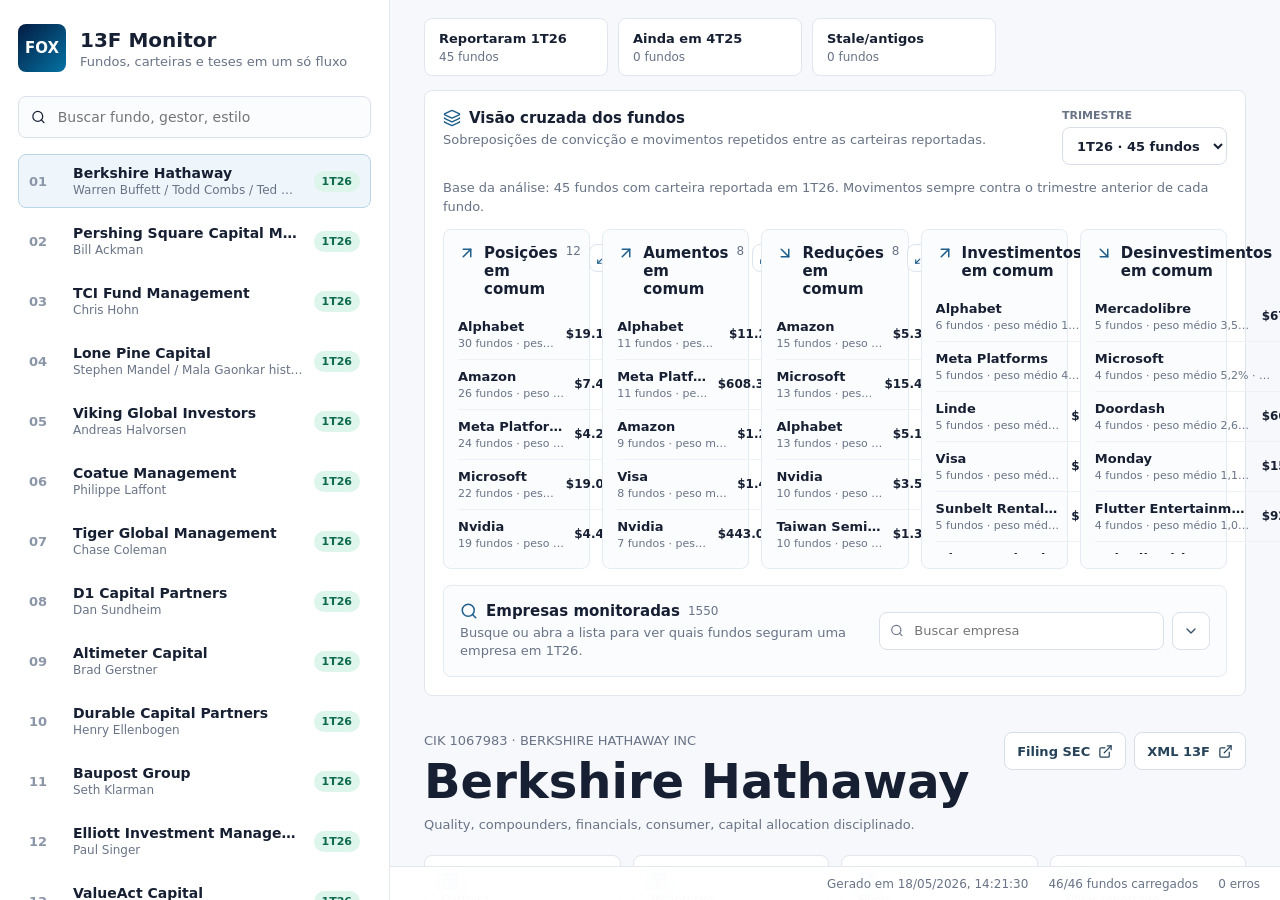
==== index.html @ 0fb6c31f "FOX 13F Monitor - build pública só-leitura (1T26) Co-Authored-By: Claude Opus 4.7 (1M context) <nore" ====
<!doctype html>
<html lang="pt-BR">
  <head>
    <meta charset="UTF-8" />
    <meta name="viewport" content="width=device-width, initial-scale=1.0" />
    <title>FOX · 13F Monitor</title>
    <script type="module" crossorigin src="/assets/index-DIKdq9ep.js"></script>
    <link rel="stylesheet" crossorigin href="/assets/index-CAnVWjLf.css">
  </head>
  <body>
    <div id="root"></div>
  </body>
</html>
---- assets/index-CAnVWjLf.css ----
:root{font-family:Inter,ui-sans-serif,system-ui,-apple-system,BlinkMacSystemFont,Segoe UI,sans-serif;color:#172033;background:#f7f8fb;font-synthesis:none;text-rendering:optimizeLegibility}*{box-sizing:border-box}body{margin:0;min-width:320px;height:100vh;overflow:hidden}button,input{font:inherit}button:disabled{cursor:wait;opacity:.72}a{color:inherit;text-decoration:none}.app{display:grid;grid-template-columns:390px minmax(0,1fr);height:100vh;overflow:hidden;background:linear-gradient(90deg,#ffffff 0,#ffffff 390px,transparent 390px),#f7f8fb}.rail{border-right:1px solid #e3e7ef;padding:24px 18px 56px;background:#fff;height:100vh;min-height:0;overflow-y:auto;overscroll-behavior:contain}.content-pane{height:100vh;min-width:0;overflow-y:auto;overflow-x:hidden;overscroll-behavior:contain}.brand{display:flex;gap:14px;align-items:center;margin-bottom:24px}.mark{width:48px;height:48px;display:grid;place-items:center;color:#fff;background:linear-gradient(135deg,#031b41 0%,#0573a4 100%);border-radius:8px;font-weight:800;letter-spacing:0;font-size:15px}.brand h1,.topbar h2,.boot h1{margin:0;letter-spacing:0}.brand h1{font-size:20px}.brand p,.crumb,.style-line,.fund-copy small,.section-title span,.metric span,.empty,.data-strip{color:#687386}.brand p{margin:2px 0 0;font-size:13px}.search{height:42px;display:flex;align-items:center;gap:10px;padding:0 12px;border:1px solid #dbe1ea;border-radius:8px;background:#fbfcfe;margin-bottom:16px}.search input{border:0;outline:0;width:100%;background:transparent;color:#172033;font-size:14px}.fund-list{display:grid;gap:6px}.fund-item{display:grid;grid-template-columns:34px minmax(0,1fr) auto;align-items:center;text-align:left;gap:10px;width:100%;border:1px solid transparent;background:transparent;border-radius:8px;padding:10px;color:#172033;cursor:pointer}.fund-item:hover{background:#f4f7fb}.fund-item.selected{background:#eef6fb;border-color:#b9d6e8}.fund-rank{color:#8b96a8;font-size:13px;font-weight:700}.fund-copy{display:grid;gap:2px;min-width:0}.fund-copy strong,.fund-copy small{overflow:hidden;text-overflow:ellipsis;white-space:nowrap}.fund-copy strong{font-size:14px}.fund-copy small{font-size:12px}.pill{border-radius:999px;padding:4px 8px;font-size:11px;font-weight:700;white-space:nowrap}.pill.fresh{color:#0e6b4f;background:#ddf5eb}.pill.calm{color:#36546d;background:#e9f0f6}.pill.warn{color:#8b4b12;background:#fff0d8}.stale-note{display:inline-block;margin:10px 0 0;padding:8px 10px;border:1px solid #f1d39a;border-radius:8px;color:#78430d;background:#fff7e8;font-size:13px;line-height:1.35}.detail{padding:18px 34px 76px;max-width:1220px;width:100%}.quarter-strip{display:grid;grid-template-columns:repeat(3,minmax(150px,1fr)) minmax(240px,1.3fr);gap:10px;max-width:1220px;padding:18px 34px 0}.quarter-strip>div,.quarter-strip>p{min-height:58px;margin:0;display:grid;align-content:center;gap:4px;padding:10px 14px;border:1px solid #e1e6ee;border-radius:8px;background:#fff}.quarter-strip strong{font-size:13px}.quarter-strip span,.quarter-strip p{color:#687386;font-size:12px}.cross-overview{max-width:1220px;margin:14px 34px 18px;padding:18px;background:#fff;border:1px solid #e1e6ee;border-radius:8px}.cross-head{display:flex;justify-content:space-between;gap:16px;align-items:flex-start;margin-bottom:14px}.cross-head .section-title{margin-bottom:4px}.cross-head p,.update-note,.quarter-base{margin:0;color:#687386;font-size:13px;line-height:1.45}.cross-controls{display:flex;align-items:end;gap:10px;flex-wrap:wrap;justify-content:flex-end}.cross-controls label{display:grid;gap:5px;color:#687386;font-size:11px;font-weight:800;text-transform:uppercase}.cross-controls select{height:38px;min-width:164px;border:1px solid #d7dee8;border-radius:8px;background:#fff;color:#172033;padding:0 10px;font:inherit;font-size:13px;font-weight:700}.quarter-base{margin-bottom:12px}.update-note{padding:9px 10px;margin-bottom:12px;border:1px solid #dce6f0;border-radius:8px;background:#f7fbfe}.update-all{height:38px;display:inline-flex;align-items:center;gap:8px;padding:0 12px;border:1px solid #1f5f8b;border-radius:8px;background:#1f5f8b;color:#fff;font-size:13px;font-weight:800;white-space:nowrap;cursor:pointer}.cross-grid{display:grid;grid-template-columns:repeat(5,minmax(0,1fr));gap:12px}.cross-card{min-height:248px;max-height:340px;padding:14px;border:1px solid #e5ebf2;border-radius:8px;background:#fbfcfe;display:grid;grid-template-rows:auto minmax(0,1fr)}.cross-card .section-title{align-items:start}.cross-card .section-title h3{flex:1}.tiny-action{width:28px;height:28px;display:grid;place-items:center;border:1px solid #dce4ee;border-radius:8px;background:#fff;color:#36546d;cursor:pointer}.tiny-action:hover{border-color:#b9d6e8;color:#1f5f8b;background:#f2f7fb}.cross-list{min-height:0;overflow-y:auto;padding-right:4px;display:grid;align-content:start}.cross-row{width:100%;display:grid;grid-template-columns:minmax(0,1fr) auto;align-items:center;gap:10px;padding:9px 0;border:0;border-top:1px solid #edf1f6;background:transparent;color:inherit;text-align:left;cursor:pointer}.cross-row:first-child{border-top:0}.cross-row:hover{color:#1f5f8b}.cross-row span{min-width:0;display:grid;gap:3px}.cross-row strong,.cross-row small{overflow:hidden;text-overflow:ellipsis;white-space:nowrap}.cross-row strong{font-size:13px}.cross-row small{color:#687386;font-size:11px}.cross-row b{font-size:12px}.company-directory{margin-top:16px;padding:16px;border:1px solid #e5ebf2;border-radius:8px;background:#fbfcfe;position:relative;z-index:3}.company-directory-head{display:flex;justify-content:space-between;gap:16px;align-items:center}.company-directory-head .section-title{margin-bottom:4px}.company-directory-head p{margin:0;color:#687386;font-size:13px;line-height:1.4}.company-combobox{position:relative;width:min(420px,42vw);display:grid;grid-template-columns:minmax(0,1fr) 38px;gap:8px}.company-search{height:38px;display:flex;align-items:center;gap:8px;padding:0 10px;border:1px solid #dbe1ea;border-radius:8px;background:#fff;color:#687386}.company-search input{min-width:0;width:100%;border:0;outline:0;background:transparent;color:#172033;font-size:13px}.company-toggle{width:38px;height:38px;display:grid;place-items:center;border:1px solid #dbe1ea;border-radius:8px;background:#fff;color:#36546d;cursor:pointer}.company-toggle:hover{border-color:#b9d6e8;background:#f2f7fb}.company-dropdown{position:absolute;top:calc(100% + 8px);right:0;width:min(620px,72vw);max-height:360px;overflow-y:auto;padding:8px;border:1px solid #dce4ee;border-radius:10px;background:#fff;box-shadow:0 18px 50px #17203324;z-index:20}.company-option{width:100%;min-height:46px;display:grid;grid-template-columns:minmax(0,1fr) auto;gap:16px;align-items:center;padding:9px 10px;border:0;border-radius:8px;background:transparent;color:inherit;text-align:left;cursor:pointer}.company-option+.company-option{border-top:1px solid #edf1f6;border-radius:0}.company-option:hover{background:#f2f7fb}.company-option strong,.company-option span{overflow:hidden;text-overflow:ellipsis;white-space:nowrap}.company-option strong{font-size:13px}.company-option span{color:#687386;font-size:11px}.print-backdrop{justify-content:center;align-items:center;padding:28px}.expanded-panel{position:relative;width:min(1180px,calc(100vw - 56px));max-height:min(860px,calc(100vh - 56px));overflow-y:auto;padding:28px;border:1px solid #dbe2ec;border-radius:10px;background:#fff;box-shadow:0 24px 80px #1720332e}.expanded-tools{position:absolute;top:18px;right:18px;display:flex;gap:8px;align-items:center}.expanded-tools .icon-button{position:static;top:auto;right:auto}.font-step{min-height:36px;min-width:42px;display:inline-flex;align-items:center;justify-content:center;padding:0 12px;border:1px solid #d9e1ec;border-radius:8px;background:#fff;color:#1b2436;font-size:13px;font-weight:800;cursor:pointer}.font-step:hover:not(:disabled){border-color:#9cc2dc;background:#eef6fb;color:#1f5f8b}.font-step:disabled{cursor:not-allowed;opacity:.42}.expanded-panel h2{margin:4px 190px 18px 0;font-size:34px;line-height:1}.expanded-list{display:grid;grid-template-columns:repeat(2,minmax(0,1fr));gap:10px}.expanded-row{min-height:70px;display:grid;grid-template-columns:minmax(0,1fr) auto;gap:16px;align-items:center;padding:12px;border:1px solid #e6ebf2;border-radius:8px;background:#fbfcfe;color:inherit;text-align:left;cursor:pointer}.expanded-row:hover{border-color:#b9d6e8;background:#f2f7fb}.expanded-row span{min-width:0;display:grid;gap:4px}.expanded-row strong,.expanded-row small{overflow:hidden;text-overflow:ellipsis;white-space:nowrap}.expanded-row strong{font-size:15px}.expanded-row small{color:#687386;font-size:12px}.expanded-row b{font-size:14px}.fund-expanded-panel{width:min(1240px,calc(100vw - 56px))}.expanded-portfolio-list{display:grid;gap:2px}.expanded-portfolio-list .holding-row{min-height:54px;padding:4px 0;grid-template-columns:minmax(260px,1fr) minmax(220px,42%) 148px}.fund-expanded-panel{--expanded-title-size: 34px;--expanded-row-height: 54px;--expanded-row-pad: 4px;--expanded-name-size: 14px;--expanded-sub-size: 12px;--expanded-meta-size: 13px;--expanded-value-size: 13px;--expanded-bar-height: 8px;--expanded-name-col: minmax(260px, 1fr);--expanded-bar-col: minmax(220px, 42%);--expanded-value-col: 148px}.fund-expanded-panel h2{font-size:var(--expanded-title-size)}.fund-expanded-panel .expanded-portfolio-list .holding-row{min-height:var(--expanded-row-height);padding:var(--expanded-row-pad) 0;grid-template-columns:var(--expanded-name-col) var(--expanded-bar-col) var(--expanded-value-col)}.fund-expanded-panel .holding-name strong{font-size:var(--expanded-name-size)}.fund-expanded-panel .holding-name span,.fund-expanded-panel .holding-meta span{font-size:var(--expanded-sub-size)}.fund-expanded-panel .holding-meta{font-size:var(--expanded-meta-size)}.fund-expanded-panel .holding-meta b{font-size:var(--expanded-value-size)}.fund-expanded-panel .bar-track{height:var(--expanded-bar-height)}.fund-expanded-panel.density-1{--expanded-title-size: 22px;--expanded-row-height: 20px;--expanded-row-pad: 0;--expanded-name-size: 9px;--expanded-sub-size: 8px;--expanded-meta-size: 9px;--expanded-value-size: 9px;--expanded-bar-height: 5px;--expanded-name-col: minmax(150px, .72fr);--expanded-bar-col: minmax(230px, 1fr);--expanded-value-col: 86px;width:min(1400px,calc(100vw - 32px));max-height:calc(100vh - 32px);padding:14px 18px}.fund-expanded-panel.density-2{--expanded-title-size: 28px;--expanded-row-height: 32px;--expanded-row-pad: 2px;--expanded-name-size: 11px;--expanded-sub-size: 10px;--expanded-meta-size: 11px;--expanded-value-size: 11px;--expanded-bar-height: 7px;--expanded-name-col: minmax(190px, .82fr);--expanded-bar-col: minmax(230px, 1fr);--expanded-value-col: 106px;width:min(1360px,calc(100vw - 40px));max-height:calc(100vh - 40px);padding:22px 24px}.fund-expanded-panel.density-3{--expanded-title-size: 34px;--expanded-row-height: 42px;--expanded-row-pad: 3px;--expanded-name-size: 13px;--expanded-sub-size: 11px;--expanded-meta-size: 12px;--expanded-value-size: 12px;--expanded-bar-height: 8px}.fund-expanded-panel.density-4{--expanded-title-size: 38px;--expanded-row-height: 52px;--expanded-row-pad: 4px;--expanded-name-size: 14px;--expanded-sub-size: 12px;--expanded-meta-size: 13px;--expanded-value-size: 13px;--expanded-bar-height: 8px}.fund-expanded-panel.density-5{--expanded-title-size: 42px;--expanded-row-height: 62px;--expanded-row-pad: 6px;--expanded-name-size: 16px;--expanded-sub-size: 13px;--expanded-meta-size: 14px;--expanded-value-size: 14px;--expanded-bar-height: 9px}.fund-expanded-panel.density-1 .crumb,.fund-expanded-panel.density-2 .crumb{font-size:12px;margin-bottom:4px}.fund-expanded-panel.density-1 h2,.fund-expanded-panel.density-2 h2{margin-bottom:10px}.fund-expanded-panel.density-1 .holding-name,.fund-expanded-panel.density-2 .holding-name{gap:0}.fund-expanded-panel.density-1 .holding-meta,.fund-expanded-panel.density-2 .holding-meta{gap:8px}.fund-expanded-panel.density-1 .holding-meta b,.fund-expanded-panel.density-2 .holding-meta b{min-width:48px}.expanded-change-list{display:grid;grid-template-columns:repeat(2,minmax(0,1fr));gap:10px}.expanded-change-row{min-height:72px;display:grid;grid-template-columns:minmax(0,1fr) auto;gap:16px;align-items:center;padding:12px;border:1px solid #e6ebf2;border-radius:8px;background:#fbfcfe;color:inherit;text-align:left;cursor:pointer}.expanded-change-row:hover{border-color:#b9d6e8;background:#f2f7fb}.expanded-change-row span{min-width:0;display:grid;gap:4px}.expanded-change-row strong,.expanded-change-row small{overflow:hidden;text-overflow:ellipsis;white-space:nowrap}.expanded-change-row strong{font-size:15px}.expanded-change-row small{color:#687386;font-size:12px}.expanded-change-row b{font-size:15px}.cross-drawer{position:relative;width:min(720px,calc(100vw - 28px));height:100vh;margin-left:auto;padding:30px;overflow-y:auto;background:#fff;border-left:1px solid #dbe2ec;box-shadow:-18px 0 48px #17203324}.cross-drawer h2{margin:4px 0 18px;font-size:34px;line-height:1;letter-spacing:0}.cross-fund-table{display:grid;gap:8px}.cross-fund-row{width:100%;display:grid;grid-template-columns:minmax(0,1fr) minmax(180px,auto);gap:18px;align-items:center;padding:12px;border:1px solid #e6ebf2;border-radius:8px;background:#fbfcfe;color:inherit;text-align:left;cursor:pointer}.cross-fund-row:hover{border-color:#b9d6e8;background:#f2f7fb}.cross-fund-row span{min-width:0;display:grid;gap:4px}.cross-fund-row strong{font-size:14px}.cross-fund-row small{color:#687386;font-size:12px;line-height:1.35}.cross-fund-numbers{justify-items:end;text-align:right}.cross-fund-numbers b{font-size:16px}.topbar{display:flex;justify-content:space-between;gap:24px;align-items:flex-start;margin-bottom:20px}.topbar>div{min-width:0}.crumb,.style-line{margin:0;font-size:13px;line-height:1.45;overflow-wrap:anywhere}.topbar h2{font-size:clamp(28px,4vw,48px);line-height:1.03;margin:6px 0 10px;max-width:820px}.actions{display:flex;gap:8px;flex-wrap:wrap;justify-content:flex-end}.actions a,.actions button,.primary-action{height:38px;display:inline-flex;align-items:center;gap:8px;padding:0 12px;border:1px solid #d7dee8;border-radius:8px;background:#fff;color:#27435a;font-size:13px;font-weight:700;cursor:pointer}.actions button,.primary-action{appearance:none}.metrics{display:grid;grid-template-columns:repeat(4,minmax(0,1fr));gap:12px;margin-bottom:16px}.metric{min-height:96px;background:#fff;border:1px solid #e1e6ee;border-radius:8px;padding:16px;display:grid;align-content:space-between}.metric svg{color:#1f5f8b}.metric span{font-size:12px}.metric strong{font-size:22px}.readout{display:grid;grid-template-columns:minmax(0,1fr) 310px;gap:14px;margin-bottom:16px}.rationale,.concentration,.fund-background,.portfolio,.change-block{background:#fff;border:1px solid #e1e6ee;border-radius:8px}.rationale{padding:20px}.section-title{display:flex;align-items:center;gap:8px;margin-bottom:12px}.section-title.spaced{justify-content:space-between}.section-actions{display:inline-flex;align-items:center;gap:8px;min-width:0}.section-title h3{margin:0;font-size:15px}.section-title svg{color:#1f5f8b}.section-title span{font-size:12px}.rationale h4{font-size:20px;margin:0 0 8px}.rationale p{margin:0 0 12px;line-height:1.55;color:#344054}.rationale ul{margin:0;padding-left:19px;color:#344054;line-height:1.5}.concentration{padding:20px;display:grid;justify-items:center;align-content:center;gap:8px}.side-stack{display:grid;gap:14px}.fund-background{padding:16px}.fund-background h3{margin:0 0 8px;font-size:15px}.fund-background dl{display:grid;gap:9px;margin:0}.fund-background div{display:grid;gap:2px}.fund-background dt{color:#687386;font-size:11px;font-weight:800;text-transform:uppercase}.fund-background dd{margin:0;color:#344054;font-size:13px;line-height:1.35}.concentration span{color:#687386;font-size:13px}.concentration strong{font-size:34px}.ring{width:112px;height:112px;border-radius:50%;background:conic-gradient(#1f5f8b var(--p),#e7edf4 0);position:relative}.ring:after{content:"";position:absolute;inset:13px;background:#fff;border-radius:50%}.portfolio{padding:18px;margin-bottom:16px}.portfolio-list{max-height:min(620px,68vh);overflow-y:auto;padding-right:8px;scrollbar-gutter:stable}.holding-row{display:grid;grid-template-columns:minmax(210px,1fr) minmax(160px,38%) 132px;gap:14px;align-items:center;width:100%;min-height:46px;border-top:1px solid #eef2f6;border-right:0;border-bottom:0;border-left:0;background:transparent;color:inherit;text-align:left;cursor:pointer}.holding-row:first-of-type{border-top:0}.holding-row:hover{background:#f7fbfe}.holding-name{min-width:0;display:grid;gap:2px}.holding-name strong{overflow:hidden;text-overflow:ellipsis;white-space:nowrap;font-size:14px}.holding-name span{color:#7a8596;font-size:12px}.bar-track{height:8px;background:#edf2f7;border-radius:999px;overflow:hidden}.bar-fill{height:100%;border-radius:inherit;background:#2c7da7}.holding-meta{display:flex;justify-content:space-between;gap:10px;font-size:13px}.holding-meta span{color:#687386}.changes{display:grid;grid-template-columns:repeat(4,minmax(0,1fr));gap:12px}.change-block{padding:16px;min-height:260px;max-height:360px;overflow:hidden;display:grid;grid-template-rows:auto minmax(0,1fr)}.change-block .section-title h3{flex:1}.mini-table{display:grid;align-content:start;gap:8px;min-height:0;overflow-y:auto;padding-right:6px;scrollbar-gutter:stable}.mini-row{display:flex;justify-content:space-between;gap:12px;width:100%;padding-bottom:8px;border-bottom:1px solid #eef2f6;border-top:0;border-left:0;border-right:0;background:transparent;color:inherit;font-size:13px;text-align:left;cursor:pointer}.mini-row:hover strong{color:#1f5f8b}.mini-row span{display:grid;gap:2px;min-width:0}.mini-row strong,.mini-row small{overflow:hidden;text-overflow:ellipsis;white-space:nowrap}.mini-row strong{font-size:13px}.mini-row small{color:#687386;font-size:11px}.drawer-backdrop{position:fixed;inset:0;z-index:20;display:flex;justify-content:flex-end;background:#1720332e}.company-drawer{position:relative;width:min(680px,100vw);height:100vh;overflow-y:auto;background:#fff;border-left:1px solid #dbe1ea;box-shadow:-22px 0 60px #17203329;padding:30px}.company-drawer h2{margin:6px 42px 18px 0;font-size:34px;line-height:1.05}.icon-button{position:absolute;top:24px;right:24px;width:34px;height:34px;display:grid;place-items:center;border:1px solid #d7dee8;border-radius:8px;color:#27435a;background:#fff;cursor:pointer}.drawer-metrics{display:grid;grid-template-columns:repeat(2,minmax(0,1fr));gap:10px;margin-bottom:16px}.drawer-metrics .metric{min-height:88px}.drawer-metrics .metric strong{font-size:18px}.drawer-section{border-top:1px solid #eef2f6;padding:18px 0 0;margin-top:18px}.company-consensus{padding-top:16px}.company-consensus-head{display:flex;justify-content:space-between;gap:16px;align-items:start;margin-bottom:10px}.company-consensus-head p{margin:0;color:#687386;font-size:12px;line-height:1.35}.primary-action{width:100%;justify-content:center;color:#fff;background:#1f5f8b;border-color:#1f5f8b}.inline-error{margin:10px 0 0;color:#8b1e1e;font-size:13px}.inline-status{margin:10px 0 0;color:#5f6b7f;font-size:13px}.drawer-section h3{margin:0 0 8px;font-size:16px}.drawer-section p,.drawer-section li{color:#344054;line-height:1.55}.drawer-section p{margin:0}.preline{white-space:pre-line}.drawer-section ul{margin:0;padding-left:19px}.source-list{display:grid;gap:8px}.source-list a{display:inline-flex;align-items:center;gap:6px;color:#1f5f8b;font-size:13px;font-weight:700}.empty{margin:0;font-size:13px;line-height:1.45}.data-strip{position:fixed;left:390px;right:0;bottom:0;height:34px;display:flex;justify-content:flex-end;gap:20px;align-items:center;padding:0 20px;border-top:1px solid #e3e7ef;background:#ffffffeb;-webkit-backdrop-filter:blur(10px);backdrop-filter:blur(10px);font-size:12px}.boot,.empty-state{min-height:100vh;display:grid;place-content:center;gap:10px;text-align:center;padding:32px}.boot code{background:#eef2f6;border:1px solid #dce4ee;border-radius:6px;padding:2px 6px}@media(max-width:1080px){.app{grid-template-columns:320px minmax(0,1fr);background:#f7f8fb}.data-strip{left:320px}.metrics,.changes,.quarter-strip,.cross-grid,.expanded-change-list,.expanded-list{grid-template-columns:repeat(2,minmax(0,1fr))}.readout{grid-template-columns:1fr}}@media(max-width:780px){body{height:auto;overflow:auto}.app{display:block;height:auto;overflow:visible}.rail{position:static;min-height:auto;max-height:54vh;border-right:0;border-bottom:1px solid #e3e7ef;overflow-x:hidden}.content-pane{height:auto;overflow:visible}.fund-item{grid-template-columns:34px minmax(0,1fr)}.fund-item .pill{display:none}.detail{padding:22px 16px 88px}.quarter-strip{grid-template-columns:1fr;padding:16px 16px 0}.cross-overview{margin:14px 16px}.cross-head{display:grid}.cross-controls{justify-content:stretch}.cross-controls label,.cross-controls select,.update-all,.company-combobox,.company-search{width:100%}.cross-grid,.expanded-change-list,.expanded-list{grid-template-columns:1fr}.company-directory-head{display:grid}.company-dropdown{width:100%;max-height:320px}.print-backdrop{padding:12px}.expanded-panel{width:calc(100vw - 24px);max-height:calc(100vh - 24px);padding:22px 16px}.expanded-portfolio-list .holding-row{grid-template-columns:1fr}.topbar{display:grid}.actions{justify-content:flex-start}.metrics,.changes{grid-template-columns:1fr}.holding-row{grid-template-columns:1fr;gap:6px;padding:12px 0}.company-drawer{padding:24px 16px 72px}.cross-drawer{width:100vw;padding:24px 16px 72px}.cross-drawer h2{margin-right:42px;font-size:30px}.cross-fund-row{grid-template-columns:1fr;gap:10px}.cross-fund-numbers{justify-items:start;text-align:left}.drawer-metrics{grid-template-columns:1fr}.data-strip{left:0;height:auto;min-height:42px;flex-wrap:wrap;justify-content:flex-start;gap:8px 14px;padding:6px 12px}}

/* FOX 13F Monitor - build publica somente leitura */
.update-all{display:none!important}
button[title="Atualizar dados na SEC"]{display:none!important}
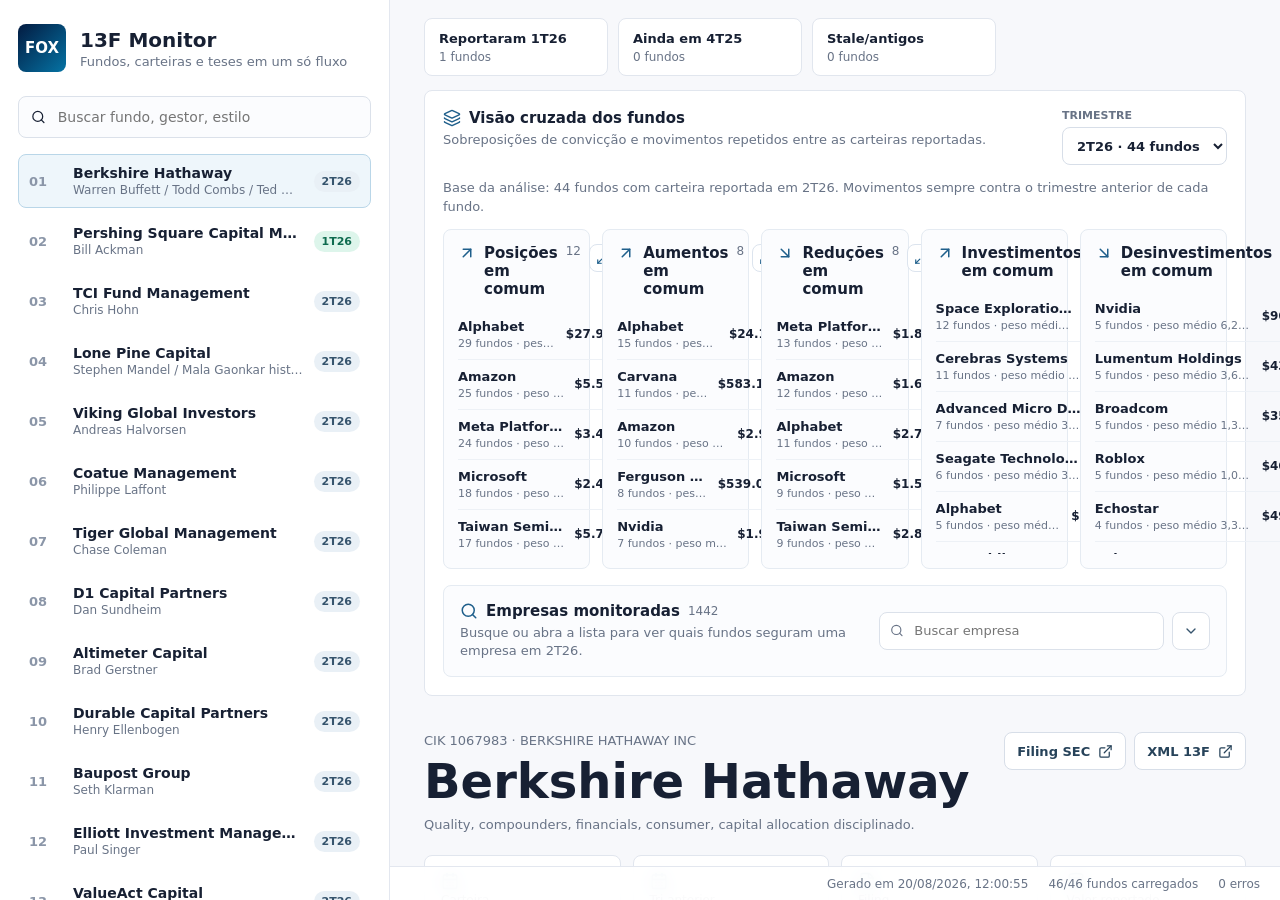
==== commit 1997628a: "fix: key única na portfolio-list (cusip|classe|put_call) — corrige holdings congelados/duplicados ao" ====
--- a/index.html
+++ b/index.html
@@ -4,7 +4,7 @@
     <meta charset="UTF-8" />
     <meta name="viewport" content="width=device-width, initial-scale=1.0" />
     <title>FOX · 13F Monitor</title>
-    <script type="module" crossorigin src="/assets/index-DIKdq9ep.js"></script>
+    <script type="module" crossorigin src="/assets/index-FOXfix1.js"></script>
     <link rel="stylesheet" crossorigin href="/assets/index-CAnVWjLf.css">
   </head>
   <body>
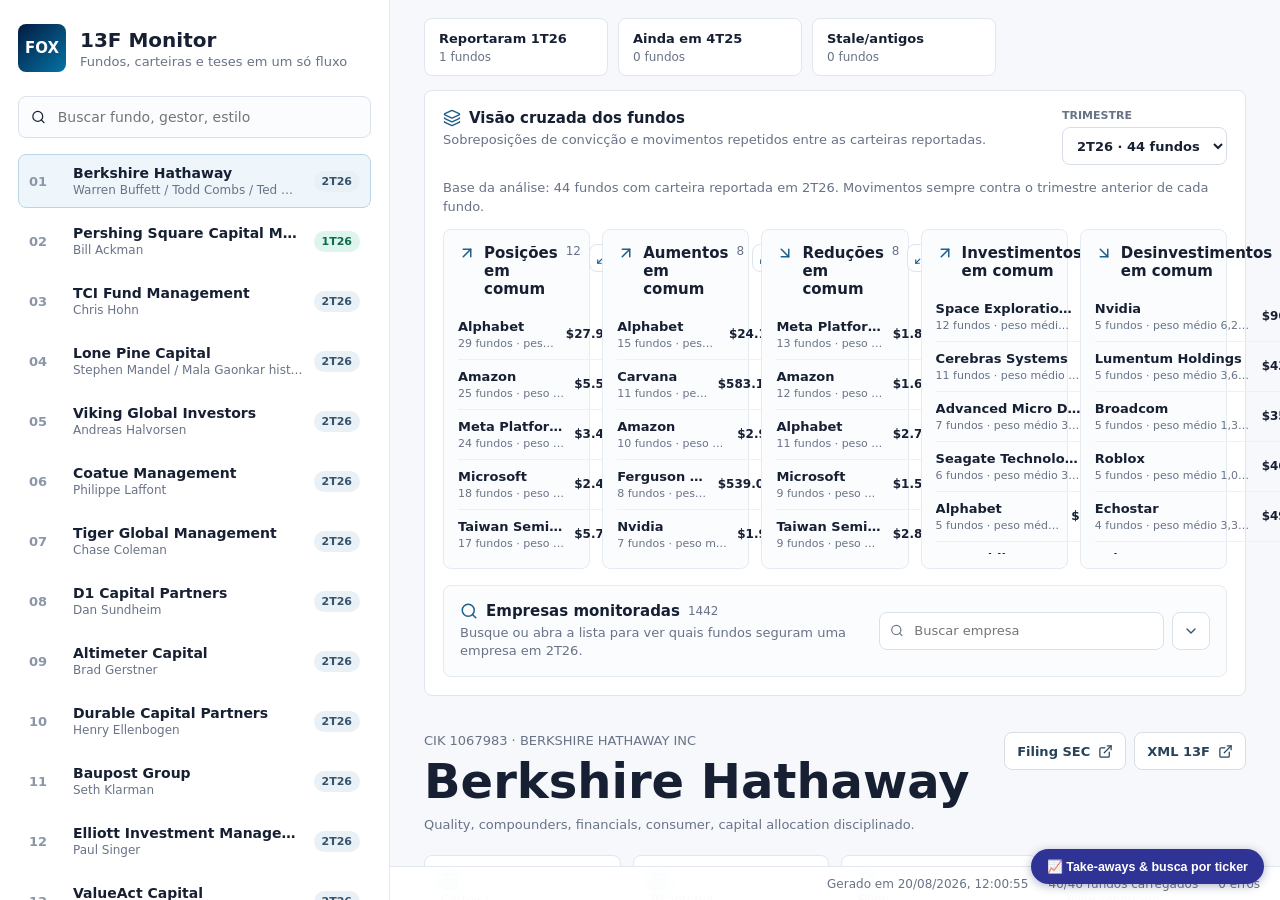
==== commit 331ae104: "feat: pagina Take-aways (maiores adicoes/reducoes do tri + busca por ticker) + ticker-map 99%" ====
--- a/index.html
+++ b/index.html
@@ -9,5 +9,6 @@
   </head>
   <body>
     <div id="root"></div>
-  </body>
+  <a href="takeaways.html" style="position:fixed;right:16px;bottom:16px;z-index:9999;background:#2F3396;color:#fff;font:700 12.5px -apple-system,Segoe UI,sans-serif;padding:10px 16px;border-radius:20px;text-decoration:none;box-shadow:0 2px 10px rgba(31,36,102,.35)">📈 Take-aways & busca por ticker</a>
+</body>
 </html>
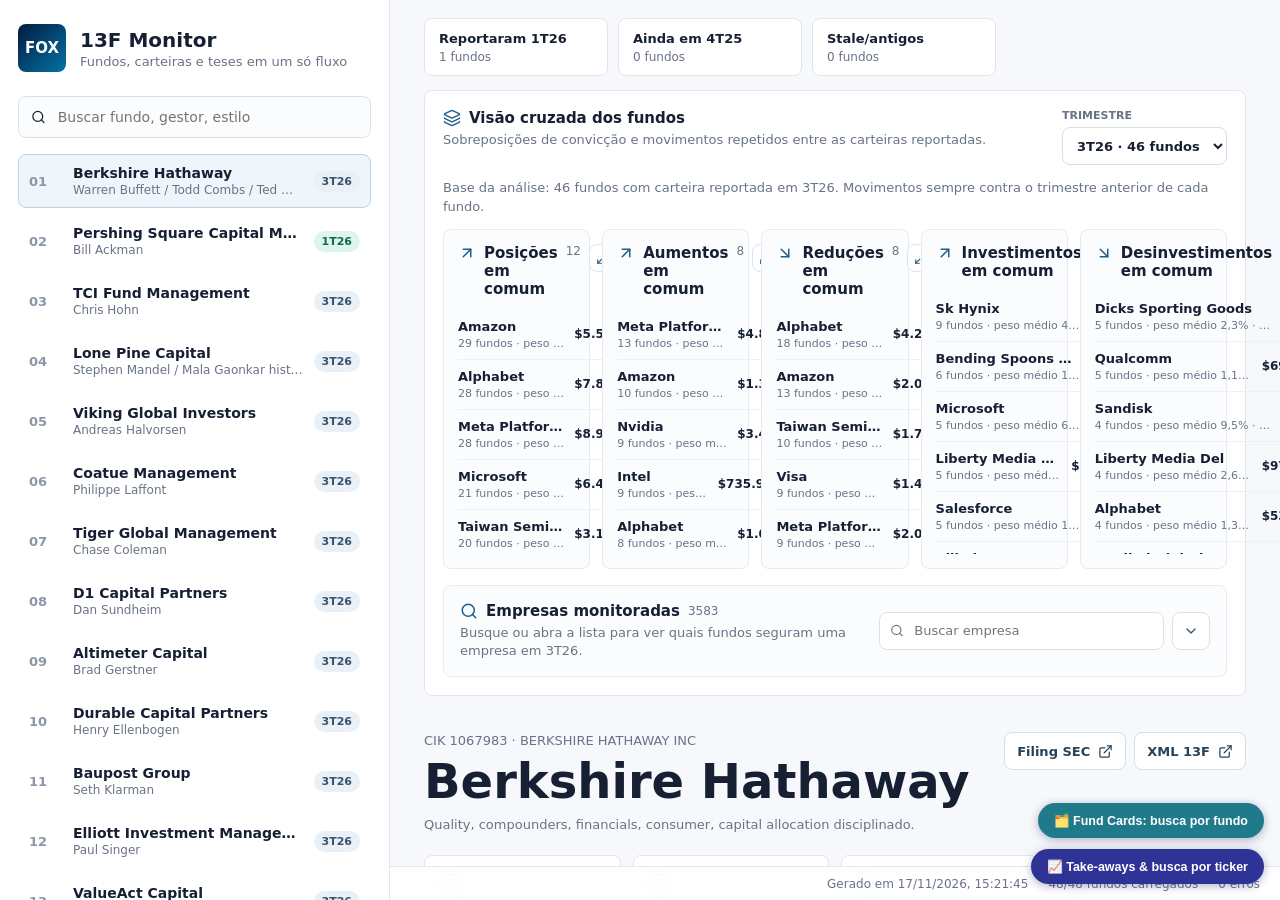
==== commit df9d19f3: "13F 3T26 + Fund Cards (Renaissance e Bridgewater adicionados) Co-Authored-By: Claude Opus 5.5 <norep" ====
--- a/index.html
+++ b/index.html
@@ -10,5 +10,6 @@
   <body>
     <div id="root"></div>
   <a href="takeaways.html" style="position:fixed;right:16px;bottom:16px;z-index:9999;background:#2F3396;color:#fff;font:700 12.5px -apple-system,Segoe UI,sans-serif;padding:10px 16px;border-radius:20px;text-decoration:none;box-shadow:0 2px 10px rgba(31,36,102,.35)">📈 Take-aways & busca por ticker</a>
+  <a href="fundcards.html" style="position:fixed;right:16px;bottom:62px;z-index:9999;background:#1F7A8C;color:#fff;font:700 12.5px -apple-system,Segoe UI,sans-serif;padding:10px 16px;border-radius:20px;text-decoration:none;box-shadow:0 2px 10px rgba(31,36,102,.35)">🗂️ Fund Cards: busca por fundo</a>
 </body>
 </html>
